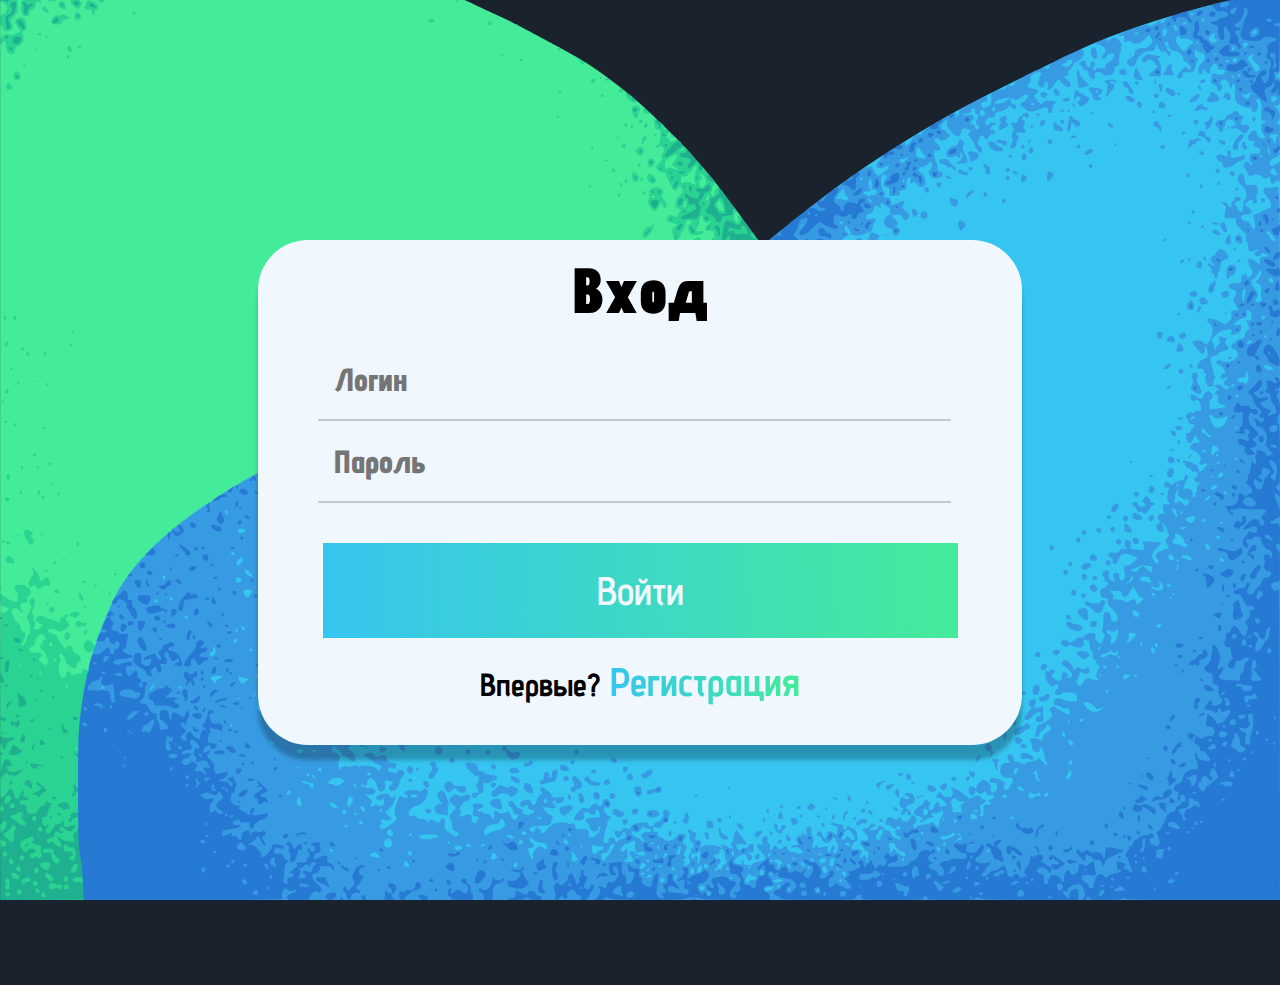
==== vhod.html @ d41c1b7f "first commit" ====
<!DOCTYPE html>
<html lang="en">

<head>
    <meta charset="UTF-8">
    <meta name="viewport" content="width=device-width, initial-scale=1.0">
    <title>Вход</title>
    <link rel="preconnect" href="https://fonts.googleapis.com">
    <link rel="preconnect" href="https://fonts.gstatic.com" crossorigin>
    <link href="https://fonts.googleapis.com/css2?family=Advent+Pro:ital,wght@0,100..900;1,100..900&display=swap"
        rel="stylesheet">
    <link rel="stylesheet" href="index.html">
    <link rel="stylesheet" href="css/vhod.css">
</head>

<body>
    <div class="vhod">
        <div class="glag_block_vhod">
            <h1 class="title_vhod">Вход</h1>
            <div class="box_vhod">
                <input type="email" placeholder="Логин" class="inp_name_vhod">
                <div class="line_vhod"></div>
            </div>
            <div class="box_vhod">
                <input type="email" placeholder="Пароль" class="inp_name_vhod">
                <div class="line_vhod"></div>
            </div>
            <div class="button_box">
                <a href="" class="salka_btn"><button type="button" class="btn">Войти</button></a>
            </div>
        </div>
        <h6 class="title_last_vhod">Впервые? <a href="index.html" class="span_last_vhod">Регистрация</a></h6>
    </div>
    <div class="img_box">
        <img src="img/ЗелФигФон.png" alt="" class="img_green_left">
        <img src="img/СинФигФон.png" alt="" class="img_blue_right">
    </div>

</body>

</html>
---- css/vhod.css ----
:root {
    --font-family: "Advent Pro", sans-serif;
}

html {
    box-sizing: border-box;
}

*,
*::before,
*::after {
    box-sizing: inherit;
}

body {
    margin: 0;
    background: #1a222e;
}

p,
h1,
h2,
h3,
h4,
h5,
h6 {
    margin: 0;
    padding: 0;
}

.img_box {
    display: flex;
}

.img_green_left {
    position: absolute;
    bottom: 0;
    left: 0;
    z-index: -2;
}

.img_blue_right {
    position: absolute;
    bottom: 0;
    right: 0;
    z-index: -1;
}





.vhod {
    border-radius: 50px;
    width: 764px;
    height: 505px;
    box-shadow: 0 15px 4px 0 rgba(0, 0, 0, 0.25);
    background: #f1f7ff;
    margin: 240px auto;
}

.glag_block_vhod {
    font-family: var(--font-family);
    max-width: 900;
    font-size: 64px;
    line-height: 195%;
    text-align: center;
    color: #000;
}

.title_vhod {
    font-family: var(--font-family);
    font-weight: 900;
    font-size: 64px;
    line-height: 155%;
    text-align: center;
    color: #000;
}

.box_vhod {
    display: flex;
    flex-direction: column;
    justify-content: center;
}

.inp_name_vhod {
    font-family: var(--font-family);
    font-weight: 800;
    max-width: 633px;
    height: 80px;
    font-size: 32px;
    line-height: 391%;
    text-align: left;
    color: #c3cacc;
    background: #f1f7ff;
    border: none;
    margin-left: 74px;
}

.line_vhod {
    max-width: 633px;
    height: 2px;
    background-color: #c3cacc;
    margin-left: 60px;
}





.button_box {}
.salka_btn{
    cursor: pointer;
}
.btn {
    width: 635px;
    height: 95px;
    margin: 40px auto 0;
    background: linear-gradient(268deg, #44eb99 0%, #36c5f0 100%);
    border: none;
    font-family: var(--font-family);
    font-weight: 600;
    font-size: 40px;
    text-align: center;
    color: #f1f7ff;
    margin-bottom: 20px;
}





.title_last_vhod {
    font-family: var(--font-family);
    font-weight: 700;
    font-size: 32px;
    text-align: center;
    color: #000;

}

.span_last_vhod {
    font-size: 40px;
    background: linear-gradient(270deg, #44eb99 0%, #36c5f0 100%);
    background-clip: text;
    -webkit-background-clip: text;
    -webkit-text-fill-color: transparent;
    margin: 0 auto;
}
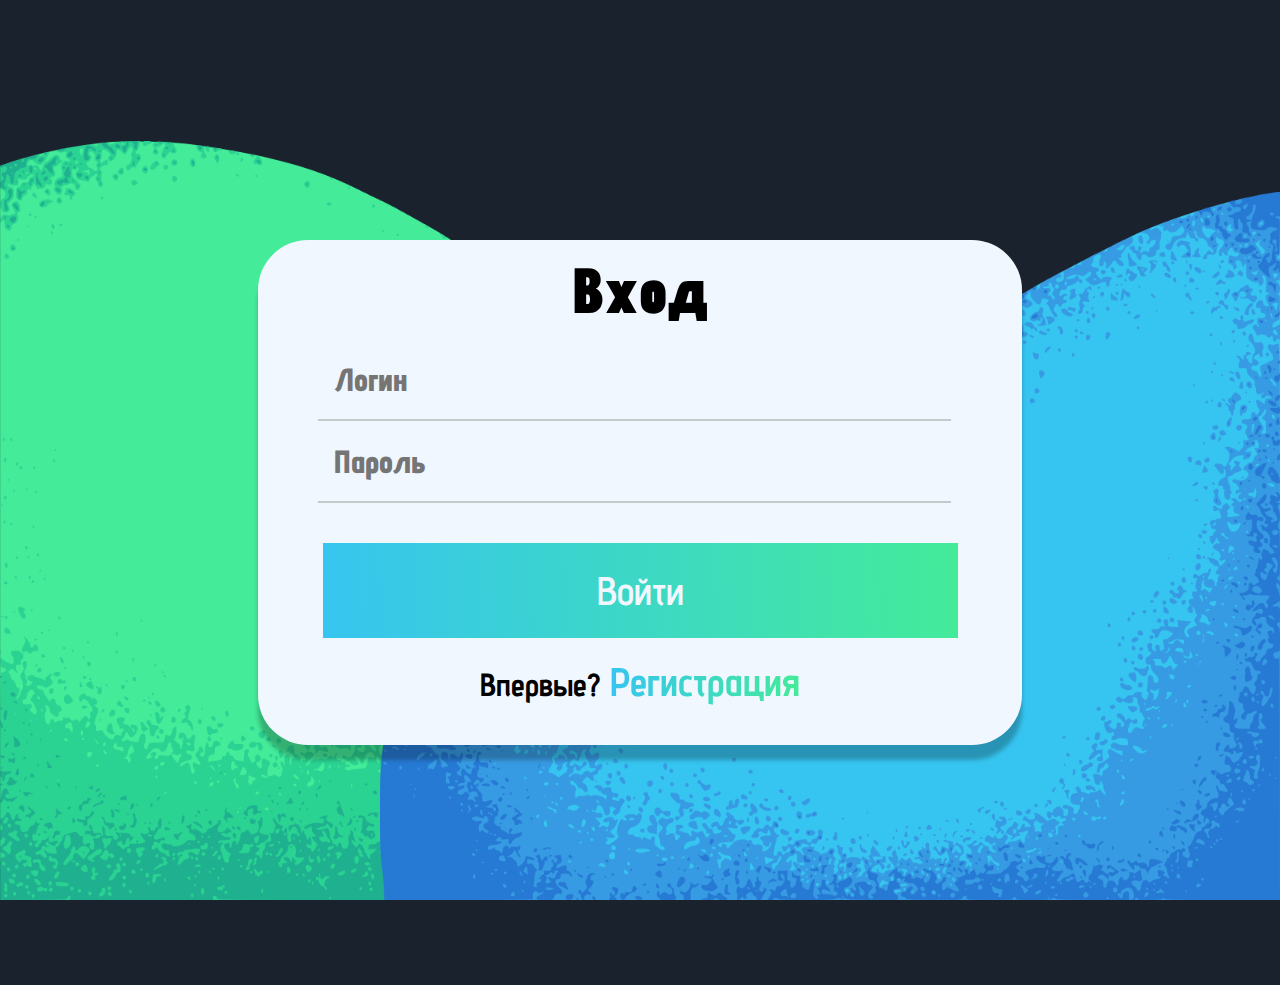
==== commit d494fdb0: "commit vhod" ====
--- a/vhod.html
+++ b/vhod.html
@@ -25,9 +25,7 @@
                 <input type="email" placeholder="Пароль" class="inp_name_vhod">
                 <div class="line_vhod"></div>
             </div>
-            <div class="button_box">
                 <a href="" class="salka_btn"><button type="button" class="btn">Войти</button></a>
-            </div>
         </div>
         <h6 class="title_last_vhod">Впервые? <a href="index.html" class="span_last_vhod">Регистрация</a></h6>
     </div>
--- a/css/vhod.css
+++ b/css/vhod.css
@@ -146,4 +146,95 @@
     -webkit-background-clip: text;
     -webkit-text-fill-color: transparent;
     margin: 0 auto;
+}
+@media screen and (max-width: 1350px){
+    .img_green_left{
+        max-width: 1000px;
+        height: 759px;
+    }
+    .img_blue_right{
+        max-width: 900px;
+        height: 708px;
+    }
+}
+@media screen and (max-width: 1050px){
+    .img_green_left{
+        max-width: 700px;
+        height: 659px;
+    }
+    .img_blue_right{
+        max-width: 500px;
+        height: 708px;
+    }
+}
+@media screen and (max-width: 820px){
+    .img_green_left{
+        max-width: 300px;
+        height: 459px;
+    }
+    .img_blue_right{
+        max-width: 300px;
+        height: 508px;
+    }
+    .vhod{
+        margin-top: 100px;
+        max-width: 464px;
+        height: 365px;
+    }
+    .inp_name_vhod{
+        max-width: 370px;
+        height: 40px;
+        margin-left: 50px;
+        font-size: 14px;
+    }
+    .line_vhod{
+        width: 370px;
+        margin-left: 50px;
+    }
+    .btn{
+        max-width: 230px;
+        height: 40px;
+        border-radius: 10px;
+        font-size: 22px;
+        margin: 10px auto 0;
+    }
+    .salka_btn{
+        margin: 0;
+        height: 40px;
+    }
+    .button_box{
+        margin: 0;
+    }
+    .title_last_vhod {
+        font-size: 20px;
+    }
+    .span_last_vhod {
+        font-size: 22px;
+    }
+    
+}
+@media screen and (max-width: 500px){
+    .img_green_left{
+        max-width: 300px;
+        height: 459px;
+    }
+    .img_blue_right{
+        max-width: 300px;
+        height: 508px;
+    }
+    .vhod{
+        margin-top: 100px;
+        max-width: 314px;
+        height: 345px;
+    }
+    .inp_name_vhod{
+        max-width: 270px;
+        height: 40px;
+        margin-left: 20px;
+        font-size: 14px;
+    }
+    .line_vhod{
+        width: 270px;
+        margin-left: 20px;
+    }
 }